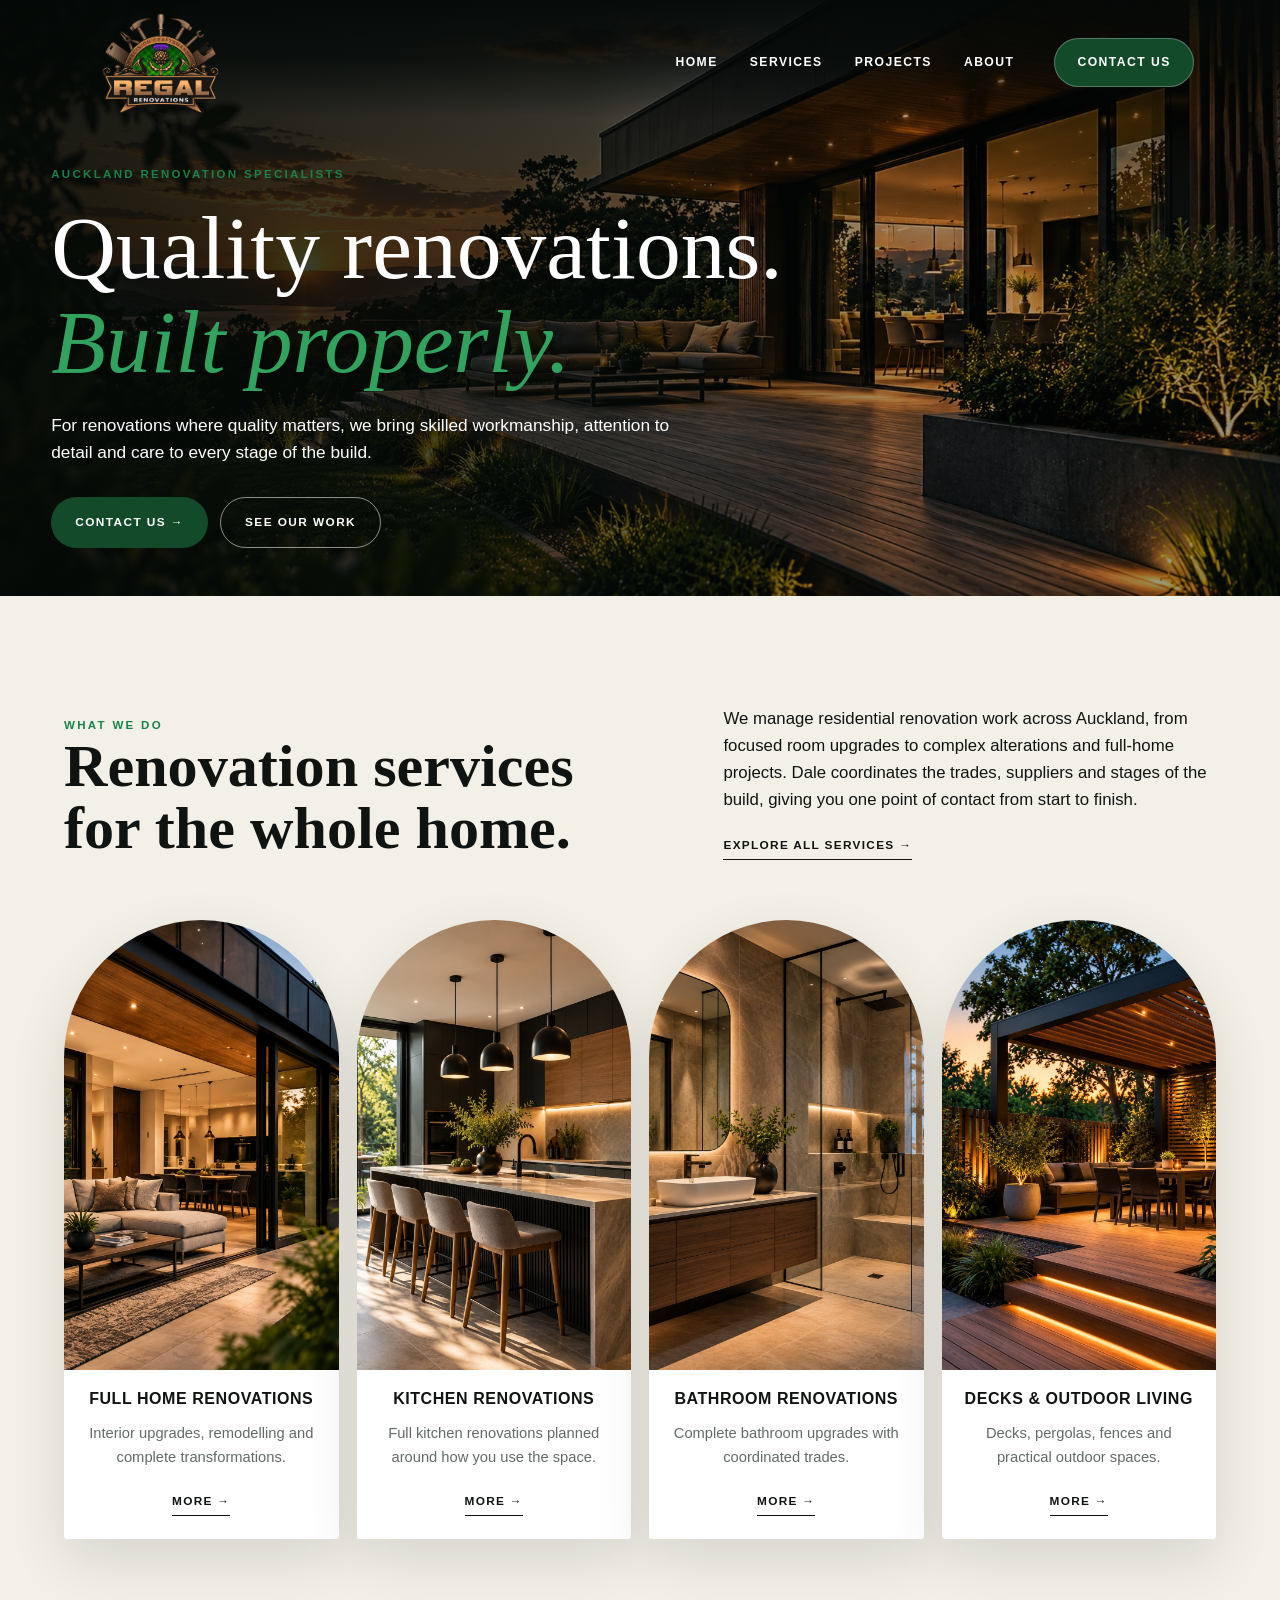
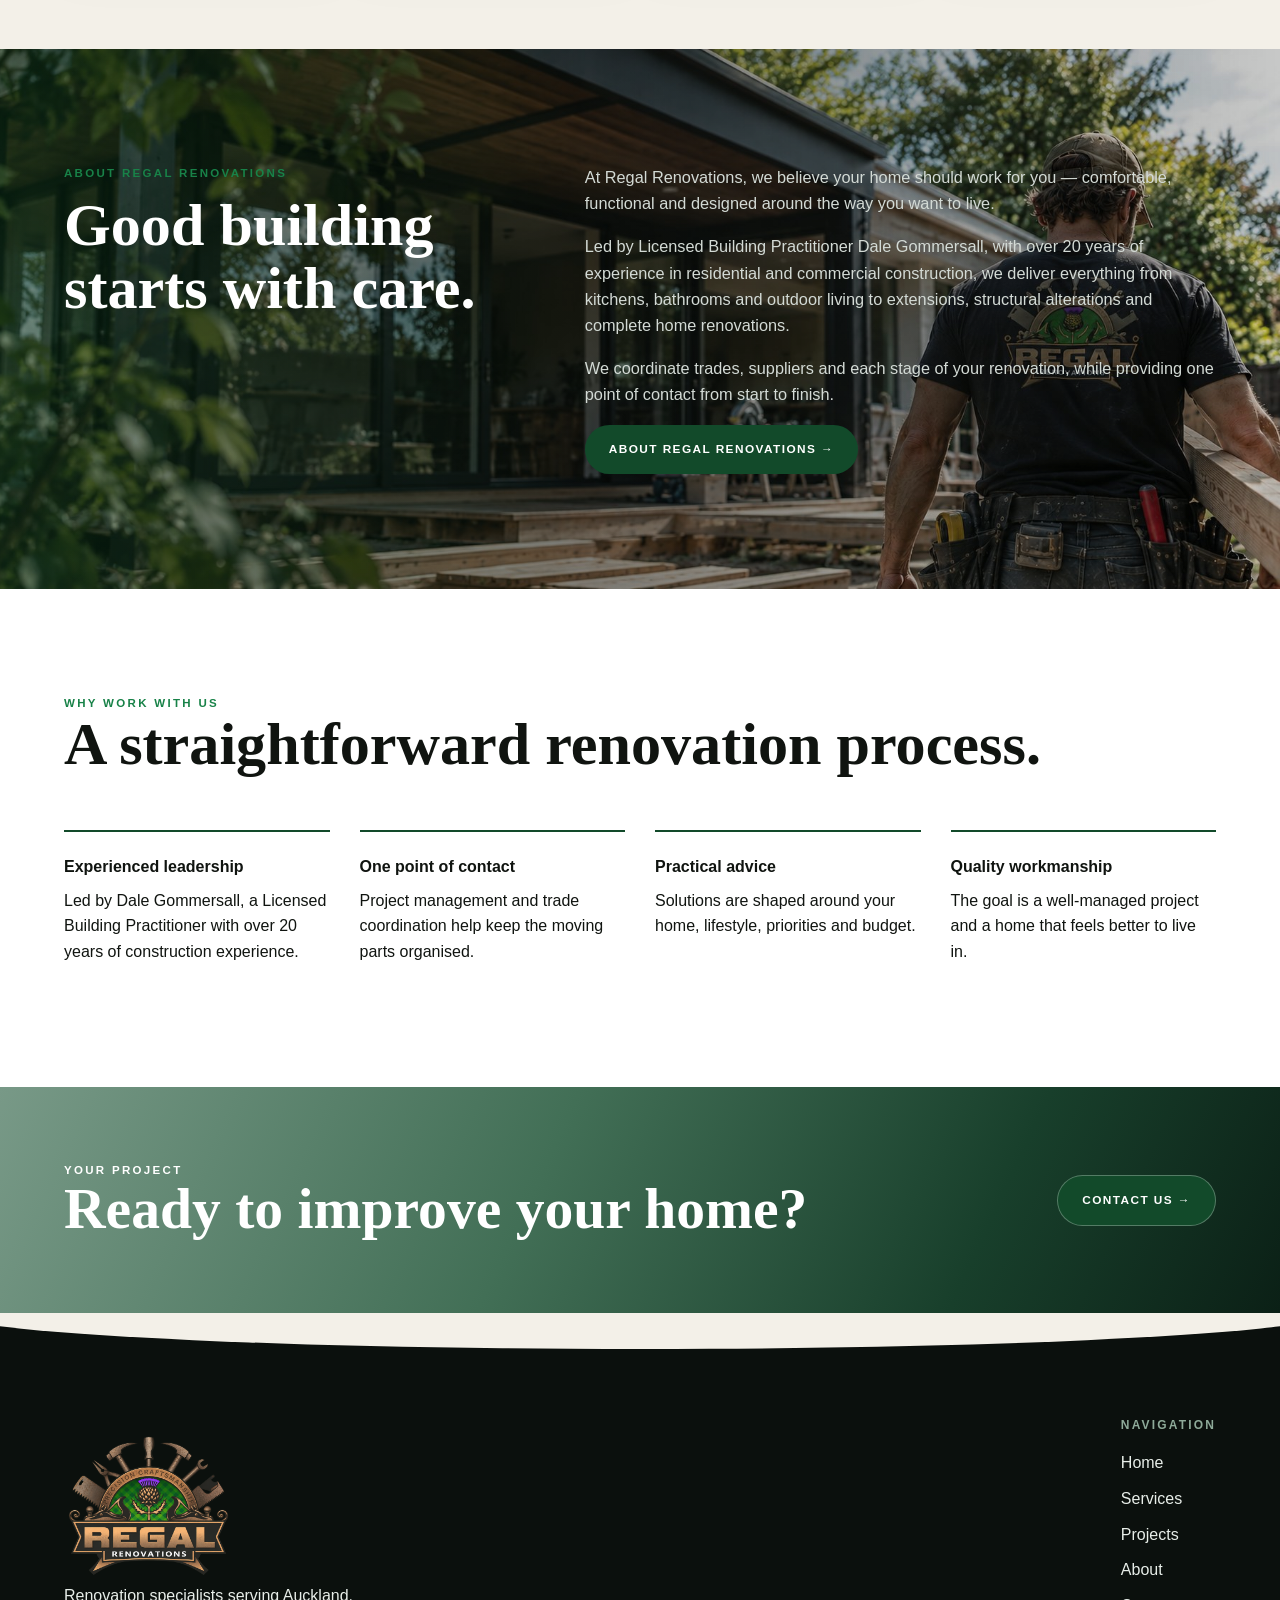
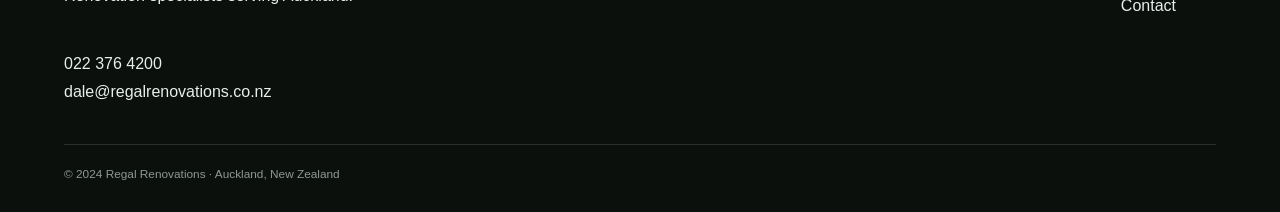
==== index.html @ 37f790a2 "Add files via upload" ====
<!doctype html>
<html lang="en-NZ">
  <head>
    <meta charset="utf-8" />
    <meta name="viewport" content="width=device-width,initial-scale=1" />
    <link
      rel="icon"
      type="image/png"
      sizes="32x32"
      href="assets/icons/favicon-32.png"
    />
    <link
      rel="icon"
      type="image/png"
      sizes="192x192"
      href="assets/icons/favicon-192.png"
    />
    <link rel="apple-touch-icon" href="assets/icons/apple-touch-icon.png" />
    <link rel="stylesheet" href="css/base/variables.css" />
    <link rel="stylesheet" href="css/base/reset.css" />
    <link rel="stylesheet" href="css/base/typography.css" />
    <link rel="stylesheet" href="css/layout/header.css" />
    <link rel="stylesheet" href="css/layout/footer.css" />
    <link rel="stylesheet" href="css/components/buttons.css" />
    <link rel="stylesheet" href="css/components/cards.css" />
    <title>Regal Renovations | Auckland Renovation Specialists</title>
    <meta
      name="description"
      content="Auckland renovation specialists for home renovations, kitchens, bathrooms, decks, extensions, structural alterations and project management."
    />
    <link rel="canonical" href="https://[FINAL_DOMAIN]/index.html" />
    <meta
      property="og:title"
      content="Regal Renovations | Auckland Renovation Specialists"
    />
    <meta
      property="og:description"
      content="Auckland renovation specialists for home renovations, kitchens, bathrooms, decks, extensions, structural alterations and project management."
    />
    <meta property="og:type" content="website" />
    <meta property="og:url" content="https://[FINAL_DOMAIN]/index.html" />
    <meta
      property="og:image"
      content="https://[FINAL_DOMAIN]/assets/images/brand/hero-home.jpg"
    />
    <meta name="twitter:card" content="summary_large_image" />
    <link rel="stylesheet" href="css/pages/home.css" />
    <script type="application/ld+json">
      {
        "@context": "https://schema.org",
        "@type": "HomeAndConstructionBusiness",
        "name": "Regal Renovations",
        "url": "https://[FINAL_DOMAIN]/index.html",
        "email": "dale@regalrenovations.co.nz",
        "telephone": "+64 22 376 4200",
        "areaServed": { "@type": "City", "name": "Auckland" },
        "founder": { "@type": "Person", "name": "Dale Gommersall" },
        "sameAs": ["https://www.facebook.com/profile.php?id=61572219074499"]
      }
    </script>
  </head>
  <body>
    <header class="site-header">
      <nav class="nav" aria-label="Primary navigation">
        <a class="brand" href="index.html" aria-label="Regal Renovations home"
          ><img
            src="assets/images/logo/regal_renovations_logo.png"
            alt="Regal Renovations logo"
        /></a>
        <div class="nav-links" id="navLinks">
          <a href="index.html">Home</a><a href="services.html">Services</a
          ><a href="projects.html">Projects</a><a href="about.html">About</a
          ><a class="contact-pill" href="contact.html">Contact Us</a>
        </div>
        <button
          class="menu-toggle"
          type="button"
          aria-controls="navLinks"
          aria-expanded="false"
          aria-label="Open navigation"
        >
          ☰
        </button>
      </nav>
    </header>
    <main>
      <section class="hero">
        <div class="hero-inner">
          <div class="hero-copy">
            <div class="eyebrow">Auckland renovation specialists</div>
            <h1>Quality renovations.<em>Built properly.</em></h1>
            <p>
              For renovations where quality matters, we bring skilled workmanship, 
              attention to detail and care to every stage of the build.
            </p>
            <div class="hero-actions">
              <a class="btn" href="contact.html">Contact Us →</a
              ><a class="btn btn-outline" href="projects.html">See Our Work</a>
            </div>
          </div>
        </div>
      </section>
      <section class="what">
        <div class="what-inner">
          <div class="what-intro">
            <div>
              <div class="eyebrow">What we do</div>
              <h2>Renovation services for the whole home.</h2>
            </div>
            <div>
              <p>
                We manage residential renovation work across Auckland, from
                focused room upgrades to complex alterations and full-home
                projects. Dale coordinates the trades, suppliers and stages of
                the build, giving you one point of contact from start to finish.
              </p>
              <a class="arrow-link" href="services.html"
                >Explore all services →</a
              >
            </div>
          </div>
          <div class="service-grid">
            <article class="service-card">
              <img
                src="assets/images/services/full-home.jpg"
                alt="Placeholder for a Regal Renovations full home renovation project"
                loading="lazy"
                width="1600"
                height="1000"
              />
              <div class="service-card-body">
                <h3>Full Home Renovations</h3>
                <p>
                  Interior upgrades, remodelling and complete transformations.
                </p>
                <a class="arrow-link" href="services.html#home-renovations"
                  >More →</a
                >
              </div>
            </article>
            <article class="service-card">
              <img
                src="assets/images/services/kitchen.jpg"
                alt="Placeholder for a Regal Renovations kitchen project"
                loading="lazy"
                width="1600"
                height="1000"
              />
              <div class="service-card-body">
                <h3>Kitchen Renovations</h3>
                <p>
                  Full kitchen renovations planned around how you use the space.
                </p>
                <a class="arrow-link" href="services.html#kitchens">More →</a>
              </div>
            </article>
            <article class="service-card">
              <img
                src="assets/images/services/bathroom.jpg"
                alt="Placeholder for a Regal Renovations bathroom project"
                loading="lazy"
                width="1600"
                height="1000"
              />
              <div class="service-card-body">
                <h3>Bathroom Renovations</h3>
                <p>Complete bathroom upgrades with coordinated trades.</p>
                <a class="arrow-link" href="services.html#bathrooms">More →</a>
              </div>
            </article>
            <article class="service-card">
              <img
                src="assets/images/services/outdoor.jpg"
                alt="Placeholder for a Regal Renovations deck and outdoor living project"
                loading="lazy"
                width="1600"
                height="1000"
              />
              <div class="service-card-body">
                <h3>Decks & Outdoor Living</h3>
                <p>Decks, pergolas, fences and practical outdoor spaces.</p>
                <a class="arrow-link" href="services.html#outdoor">More →</a>
              </div>
            </article>
          </div>
        </div>
      </section>
      <section class="about-home">
        <div class="about-grid">
          <div>
            <div class="eyebrow">About Regal Renovations</div>
            <h2>Good building starts with care.</h2>
          </div>
          <div class="about-copy">
            <p>
              At Regal Renovations, we believe your home should work for you —
              comfortable, functional and designed around the way you want to
              live.
            </p>
            <p>
              Led by Licensed Building Practitioner Dale Gommersall, with over
              20 years of experience in residential and commercial construction,
              we deliver everything from kitchens, bathrooms and outdoor living
              to extensions, structural alterations and complete home
              renovations.
            </p>
            <p>
              We coordinate trades, suppliers and each stage of your renovation,
              while providing one point of contact from start to finish.
            </p>
            <a class="btn" href="about.html">About Regal Renovations →</a>
          </div>
        </div>
      </section>
      <section class="why">
        <div class="why-inner">
          <div class="eyebrow">Why work with us</div>
          <h2>A straightforward renovation process.</h2>
          <div class="why-grid">
            <div class="why-item">
              <b>Experienced leadership</b>
              <p>
                Led by Dale Gommersall, a Licensed Building Practitioner with
                over 20 years of construction experience.
              </p>
            </div>
            <div class="why-item">
              <b>One point of contact</b>
              <p>
                Project management and trade coordination help keep the moving
                parts organised.
              </p>
            </div>
            <div class="why-item">
              <b>Practical advice</b>
              <p>
                Solutions are shaped around your home, lifestyle, priorities and
                budget.
              </p>
            </div>
            <div class="why-item">
              <b>Quality workmanship</b>
              <p>
                The goal is a well-managed project and a home that feels better
                to live in.
              </p>
            </div>
          </div>
        </div>
      </section>
</main>
    <section class="prefooter">
      <div class="prefooter-inner">
        <div>
          <div class="eyebrow" style="color: white">Your project</div>
          <h2>Ready to improve your home?</h2>
        </div>
        <a class="btn btn-light" href="contact.html">Contact Us →</a>
      </div>
    </section>
    <footer class="site-footer">
      <div class="footer-grid">
        <div class="footer-contact">
          <img
            class="footer-logo"
            src="assets/images/logo/regal_renovations_logo.png"
            alt="Regal Renovations logo"
          />
          <p>Renovation specialists serving Auckland.</p>
          <a href="tel:+64223764200">022 376 4200</a
          ><a href="mailto:dale@regalrenovations.co.nz"
            >dale@regalrenovations.co.nz</a
          >
        </div>
        <nav class="footer-nav" aria-label="Footer navigation">
          <h3>Navigation</h3>
          <a href="index.html">Home</a><a href="services.html">Services</a
          ><a href="projects.html">Projects</a><a href="about.html">About</a
          ><a href="contact.html">Contact</a>
        </nav>
      </div>
      <div class="footer-bottom">
        © <span id="year"></span> Regal Renovations · Auckland, New Zealand
      </div>
    </footer>
    <script src="js/main.js"></script>
  </body>
</html>
---- css/base/variables.css ----
:root {
  --black: #0b100d;
  --black-2: #111713;
  --green: #124a2a;
  --green-bright: #188248;
  --green-soft: #789987;
  --cream: #f3f0e8;
  --white: #fff;
  --ink: #101410;
  --muted: #626b65;
  --line: #d8ddd8;
  --bronze: #b48a62;
  --radius: 28px;
  --max: 1240px;
  --shadow: 0 20px 55px rgba(7, 17, 11, 0.12);
}
---- css/base/typography.css ----
body {
  font-family: Arial, Helvetica, sans-serif;
  background: var(--cream);
  color: var(--ink);
  line-height: 1.6;
}
h1,
h2,
h3 {
  font-family: Georgia, "Times New Roman", serif;
  line-height: 1.04;
  font-weight: 700;
  margin: 0;
}
h1 {
  font-size: clamp(3.3rem, 7vw, 7.4rem);
}
h2 {
  font-size: clamp(2.35rem, 4.7vw, 4.8rem);
}
h3 {
  font-size: clamp(1.35rem, 2vw, 1.8rem);
}
p {
  margin: 0 0 1.1rem;
}
.eyebrow {
  font-size: 0.72rem;
  letter-spacing: 0.2em;
  text-transform: uppercase;
  font-weight: 800;
  color: var(--green-bright);
}
.lead {
  font-size: clamp(1.05rem, 1.5vw, 1.25rem);
}
@media (max-width: 560px) {
  h1 {
    font-size: clamp(2.7rem, 13vw, 4.25rem);
  }
  h2 {
    font-size: clamp(2rem, 10vw, 3.1rem);
  }
  h3 {
    font-size: clamp(1.2rem, 6vw, 1.55rem);
  }
  .eyebrow {
    font-size: 0.66rem;
    letter-spacing: 0.16em;
  }
}
---- css/layout/header.css ----
.site-header {
  position: fixed;
  z-index: 30;
  top: 0;
  left: 0;
  right: 0;
  background: linear-gradient(
    180deg,
    rgba(5, 9, 7, 0.94),
    rgba(5, 9, 7, 0.72),
    transparent
  );
  color: white;
}
.nav {
  width: min(var(--max), 92%);
  height: 116px;
  margin: auto;
  display: grid;
  grid-template-columns: 220px 1fr auto;
  align-items: center;
  gap: 35px;
}
.brand {
  display: flex;
  align-items: center;
}
.brand img {
  width: 250px;
  height: 125px;
  object-fit: contain;
  mix-blend-mode: screen;
  filter: contrast(1.08);
}
.nav-links {
  display: flex;
  justify-content: flex-end;
  gap: 32px;
  align-items: center;
}
.nav-links a {
  font-size: 0.76rem;
  letter-spacing: 0.12em;
  text-transform: uppercase;
  font-weight: 800;
  position: relative;
}
.nav-links a:after {
  content: "";
  position: absolute;
  left: 0;
  right: 100%;
  bottom: -7px;
  height: 1px;
  background: #75a889;
  transition: 0.25s;
}
.nav-links a:hover:after,
.nav-links a[aria-current="page"]:after {
  right: 0;
}
.contact-pill {
  margin-left: 8px;
  border: 1px solid rgba(255, 255, 255, 0.28);
  background: var(--green);
  padding: 14px 22px;
  border-radius: 999px !important;
  color: white !important;
  transition: 0.2s;
}
.contact-pill:hover {
  background: var(--green-bright);
  transform: translateY(-1px);
}
.menu-toggle {
  display: none;
  border: 1px solid #ffffff55;
  background: #0b100d;
  color: #fff;
  border-radius: 50%;
  width: 46px;
  height: 46px;
  font-size: 1.25rem;
}
@media (max-width: 850px) {
  .nav {
    height: 92px;
    grid-template-columns: 1fr auto;
  }
  .brand img {
    width: 190px;
    height: 96px;
    transform: translateX(-25px);
  }
  .menu-toggle {
    display: block;
  }
  .nav-links {
    display: none;
    position: absolute;
    top: 92px;
    left: 4%;
    right: 4%;
    background: #0b100df5;
    border: 1px solid #ffffff1c;
    border-radius: 18px;
    padding: 25px;
    flex-direction: column;
    align-items: stretch;
  }
  .nav-links.open {
    display: flex;
  }
  .contact-pill {
    text-align: center;
    margin: 4px 0 0;
  }
}
@media (max-width: 560px) {
  .nav {
    width: 90%;
    height: 86px;
  }
  .brand {
  transform: translateX(-10px);
}
  .brand img {
    width: 138px;
    height: 70px;
  }
  .nav-links {
    top: 86px;
    left: 5%;
    right: 5%;
    max-height: calc(100vh - 102px);
    overflow-y: auto;
  }
  .menu-toggle {
    width: 42px;
    height: 42px;
    flex: 0 0 42px;
  }
}
---- css/layout/footer.css ----
.prefooter {
  background: linear-gradient(115deg, #789987 0%, #426f56 42%, #183f2b 76%, #0b2016 100%);
  color: white;
  padding: 74px 5vw;
}
.prefooter-inner {
  width: min(var(--max), 100%);
  margin: auto;
  display: flex;
  align-items: center;
  justify-content: space-between;
  gap: 35px;
}
.prefooter h2 {
  font-size: clamp(2.3rem, 4.5vw, 4.6rem);
}
.site-footer {
  position: relative;
  background: var(--black);
  color: #e8eee9;
  padding: 105px 5vw 28px;
  overflow: hidden;
}
.site-footer:before {
  content: "";
  position: absolute;
  top: -42px;
  left: -5%;
  width: 110%;
  height: 78px;
  background: var(--cream);
  border-radius: 0 0 50% 50%;
}
.footer-grid {
  width: min(var(--max), 100%);
  margin: auto;
  display: grid;
  grid-template-columns: 1.4fr 0.8fr;
  gap: 80px;
}
.footer-logo {
  width: 200px;
  height: 170px;
  object-fit: contain;
  mix-blend-mode: screen;
  margin-bottom: 20px;
  transform: translateX(-15px);
}
.footer-contact > p {
  margin: -25px 0 42px;
}
.footer-contact a {
  display: block;
  width: max-content;
  margin: 2px 0;
}
.footer-nav {
  justify-self: end;
}
.footer-nav h3 {
  font:
    800 0.75rem Arial,
    sans-serif;
  letter-spacing: 0.18em;
  text-transform: uppercase;
  color: #8eaa99;
  margin-bottom: 18px;
}
.footer-nav a {
  display: block;
  margin: 10px 0;
}
.footer-bottom {
  width: min(var(--max), 100%);
  margin: 38px auto 0;
  padding-top: 20px;
  border-top: 1px solid #ffffff20;
  font-size: 0.74rem;
  color: #8f9891;
}
@media (max-width: 700px) {
  .prefooter-inner,
  .footer-grid {
    display: block;
  }
  .prefooter .btn {
    margin-top: 25px;
  }
  .footer-nav {
    margin-top: 40px;
  }
  .site-footer:before {
    height: 55px;
    top: -30px;
  }
}
@media (max-width: 560px) {
  .prefooter {
    padding: 58px 6vw;
  }
  .prefooter-inner {
    width: 100%;
  }
  .prefooter h2 {
    font-size: clamp(2rem, 10vw, 3rem);
  }
  .site-footer {
    padding: 88px 6vw 24px;
  }
  .footer-grid,
  .footer-bottom {
    width: 100%;
  }
  .footer-logo {
    max-width: 160px;
  }
  .footer-contact a {
    width: auto;
    overflow-wrap: anywhere;
  }
  .footer-bottom {
    margin-top: 42px;
  }
  .footer-nav {
    display: none;
  }
}


/* Premium CTA: match the Contact Us button in the site header. */
.prefooter .btn,
.prefooter .btn-light {
  background: var(--green);
  color: #fff;
  border: 1px solid rgba(255,255,255,.28);
  border-radius: 999px;
}
.prefooter .btn:hover,
.prefooter .btn-light:hover {
  background: var(--green-bright);
  color: #fff;
}
---- css/components/buttons.css ----
.btn {
  display: inline-flex;
  align-items: center;
  justify-content: center;
  gap: 9px;
  padding: 15px 24px;
  border: 0;
  border-radius: 999px;
  background: var(--green);
  color: white;
  font-size: 0.74rem;
  letter-spacing: 0.12em;
  text-transform: uppercase;
  font-weight: 900;
  transition: 0.2s;
}
.btn:hover {
  background: var(--green-bright);
  transform: translateY(-2px);
}
.btn-light {
  background: white;
  color: var(--ink);
}
.btn-outline {
  background: transparent;
  border: 1px solid #ffffff88;
}
.arrow-link {
  display: inline-flex;
  gap: 10px;
  align-items: center;
  font-size: 0.74rem;
  letter-spacing: 0.11em;
  text-transform: uppercase;
  font-weight: 900;
  border-bottom: 1px solid currentColor;
  padding-bottom: 4px;
}
---- css/components/cards.css ----
.service-card {
  background: white;
  border-radius: 999px 999px 24px 24px;
  overflow: hidden;
  box-shadow: var(--shadow);
  transition: 0.25s;
}
.service-card:hover {
  transform: translateY(-7px);
}
.service-card img {
  width: 100%;
  height: 450px;
  object-fit: cover;
}
.service-card-body {
  text-align: center;
  padding: 25px 18px 30px;
}
.service-card h3 {
  font:
    800 1rem Arial,
    sans-serif;
  text-transform: uppercase;
  letter-spacing: 0.035em;
  margin-bottom: 14px;
}
.service-card p {
  font-size: 0.92rem;
  color: var(--muted);
}
.project-card {
  position: relative;
  overflow: hidden;
  background: #173125;
  aspect-ratio: 4/3;
}
.project-card img {
  width: 100%;
  height: 100%;
  object-fit: cover;
  transition: 0.4s;
}
.project-card:hover img {
  transform: scale(1.035);
}
.project-overlay {
  position: absolute;
  inset: auto 0 0;
  padding: 28px;
  color: white;
  background: linear-gradient(transparent, rgba(4, 9, 6, 0.9));
}
.project-overlay span {
  font-size: 0.68rem;
  letter-spacing: 0.15em;
  text-transform: uppercase;
  color: #a9c2b2;
}
.faq-item {
  border-top: 1px solid var(--line);
  padding: 22px 0;
}
.faq-q {
  width: 100%;
  display: flex;
  justify-content: space-between;
  gap: 20px;
  background: none;
  border: 0;
  text-align: left;
  font-weight: 800;
  font-size: 1rem;
}
.faq-a {
  display: none;
  padding-top: 12px;
  color: var(--muted);
  max-width: 820px;
}
.faq-item.open .faq-a {
  display: block;
}
---- css/pages/home.css ----
.hero {
  min-height: 0;
  color: white;
  position: relative;
  display: flex;
  align-items: flex-end;
  background: url("../../assets/images/brand/hero-home.jpg") center/cover no-repeat;
}
.hero:before {
  content: "";
  position: absolute;
  inset: 0;
  background: linear-gradient(90deg, rgba(5,10,7,.9) 0%, rgba(5,10,7,.68) 46%, rgba(5,10,7,.28) 75%, rgba(5,10,7,.48) 100%);
}
.hero-inner {
  position: relative;
  z-index: 1;
  width: min(var(--max), 92%);
  margin: 0 auto;
  padding: 165px 0 48px;
}
.hero-copy { max-width: 820px; }
.hero h1 { margin: 18px 0 24px; font-weight: 500;}
.hero h1 em { display: block; color: #31a35f; font-weight: 400; }
.hero p { max-width: 660px; font-size: 1.08rem; }
.hero-actions { display: flex; gap: 12px; margin-top: 30px; flex-wrap: wrap; }
.what { padding: 110px 5vw; background: var(--cream); }
.what-inner { width: min(var(--max), 100%); margin: auto; }
.what-intro { display: grid; grid-template-columns: 1fr .85fr; gap: 80px; align-items: end; margin-bottom: 60px; }
.what-intro p { font-size: 1.05rem; }
.service-grid { display: grid; grid-template-columns: repeat(4, 1fr); gap: 18px; }

.about-home {
  background:
    linear-gradient(
      90deg,
      rgba(11, 49, 26, 0.538) 0%,
      rgba(5, 10, 7, 0.50) 45%,
      rgba(5, 10, 7, 0.20) 100%
    ),
    url("../../assets/images/brand/about-background.jpg")
      center center / cover no-repeat;

  color: white;
  padding: 115px 5vw;
}

.about-grid { width: min(var(--max), 100%); margin: auto; display: grid; grid-template-columns: .8fr 1.2fr; gap: 100px; }
.about-home h2 { margin-top: 12px; }
.about-copy { font-size: 1.02rem; color: #d3dad5; }
.why { padding: 105px 5vw; background: white; }
.why-inner { width: min(var(--max), 100%); margin: auto; }
.why-grid { display: grid; grid-template-columns: repeat(4, 1fr); gap: 30px; margin-top: 55px; }
.why-item { border-top: 2px solid var(--green); padding-top: 22px; }
.why-item b { display: block; margin-bottom: 8px; }
.faq { padding: 100px 5vw; }
.faq-inner { width: min(900px, 100%); margin: auto; }
.faq h2 { margin: 12px 0 45px; }
.replace-note { font-size: .78rem; color: #7b847e; margin-top: 16px; }
.service-card img { aspect-ratio: 4/3; }
.service-card-body { padding: 20px 16px 23px; }

@media (max-width: 1024px) {
  .hero-inner { width: 90%; padding: 132px 0 40px; }
  .hero-copy { max-width: 720px; }
  .what { padding: 82px 5vw; }
  .what-intro { gap: 45px; margin-bottom: 42px; }
  .service-grid, .why-grid { grid-template-columns: repeat(2, minmax(0, 1fr)); }
  .service-card img { aspect-ratio: 16/10; }
  .about-grid { grid-template-columns: 1fr; gap: 35px; }
}

@media (max-width: 900px) {
  .hero-inner { width: 88%; padding: 122px 0 36px; }
  .what-intro { grid-template-columns: 1fr; gap: 28px; }
}

@media (max-width: 560px) {
  .hero { background-position: center; }
  .hero-inner { width: 88%; padding: 102px 0 28px; }
  .hero-copy { max-width: 100%; }
  .hero h1 { margin: 12px 0 18px; overflow-wrap: normal; word-break: normal; }
  .hero p { font-size: 1rem; }
  .hero-actions { align-items: stretch; margin-top: 24px; }
  .hero-actions .btn { width: 100%; text-align: center; }
  .replace-note { margin-top: 12px; }
  .service-grid, .why-grid { grid-template-columns: 1fr; }
  .what, .about-home, .why, .faq { padding: 68px 6vw; }
  .what-intro { gap: 22px; margin-bottom: 34px; }
  .service-grid { gap: 22px; }
  .service-card img { aspect-ratio: 16/9; }
  .about-grid { gap: 28px; }
  .why-grid { gap: 24px; }
}

@media (max-width: 400px) {
  .hero-inner { width: 90%; padding-top: 96px; padding-bottom: 26px; }
  .hero h1 { font-size: clamp(2.35rem, 12vw, 3.25rem); }
}

@media (max-width: 900px) {
  .about-home {
    background-position: center, 65% center;
    padding: 85px 5vw;
  }
}

@media (max-width: 560px) {
  .about-home {
    background:
      linear-gradient(
        rgba(5, 10, 7, 0.88),
        rgba(5, 10, 7, 0.82)
      ),
      url("../../assets/images/brand/about-background.jpg")
        72% center / cover no-repeat;

    padding: 70px 6vw;
  }
}
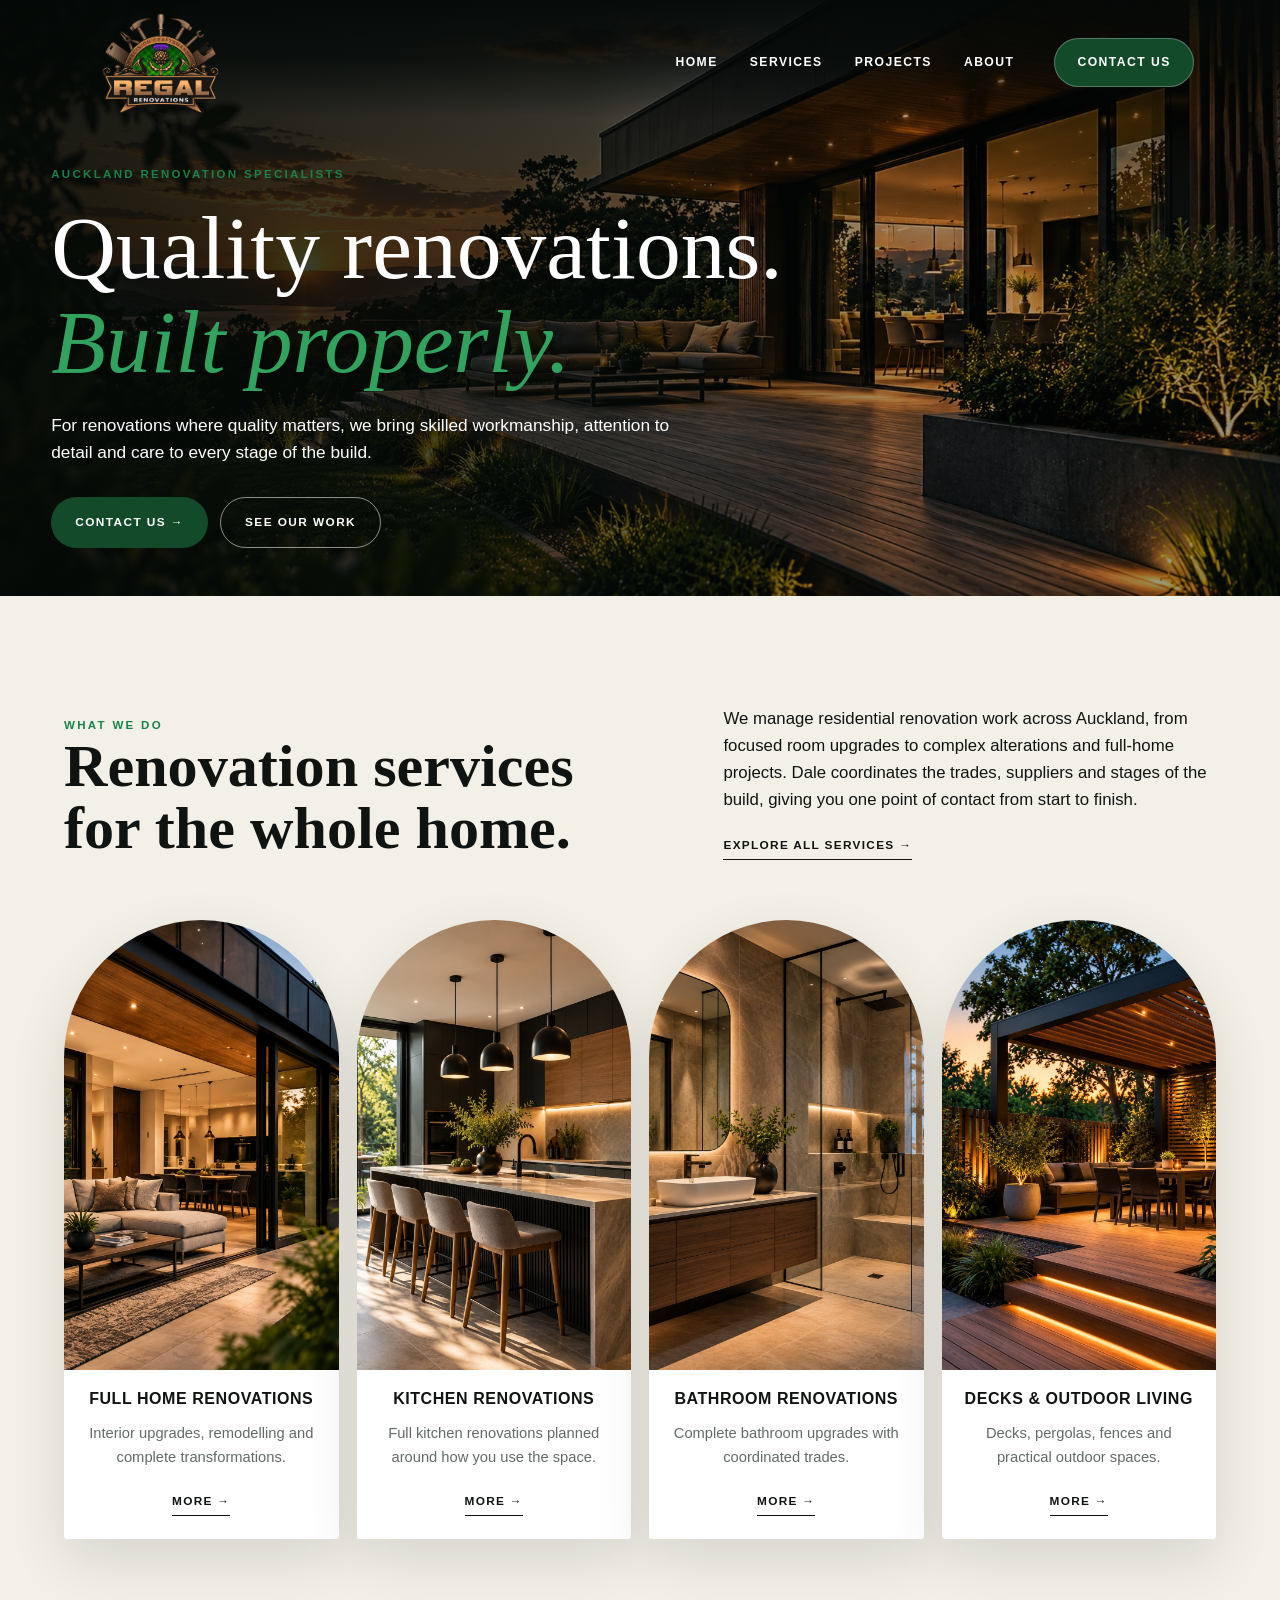
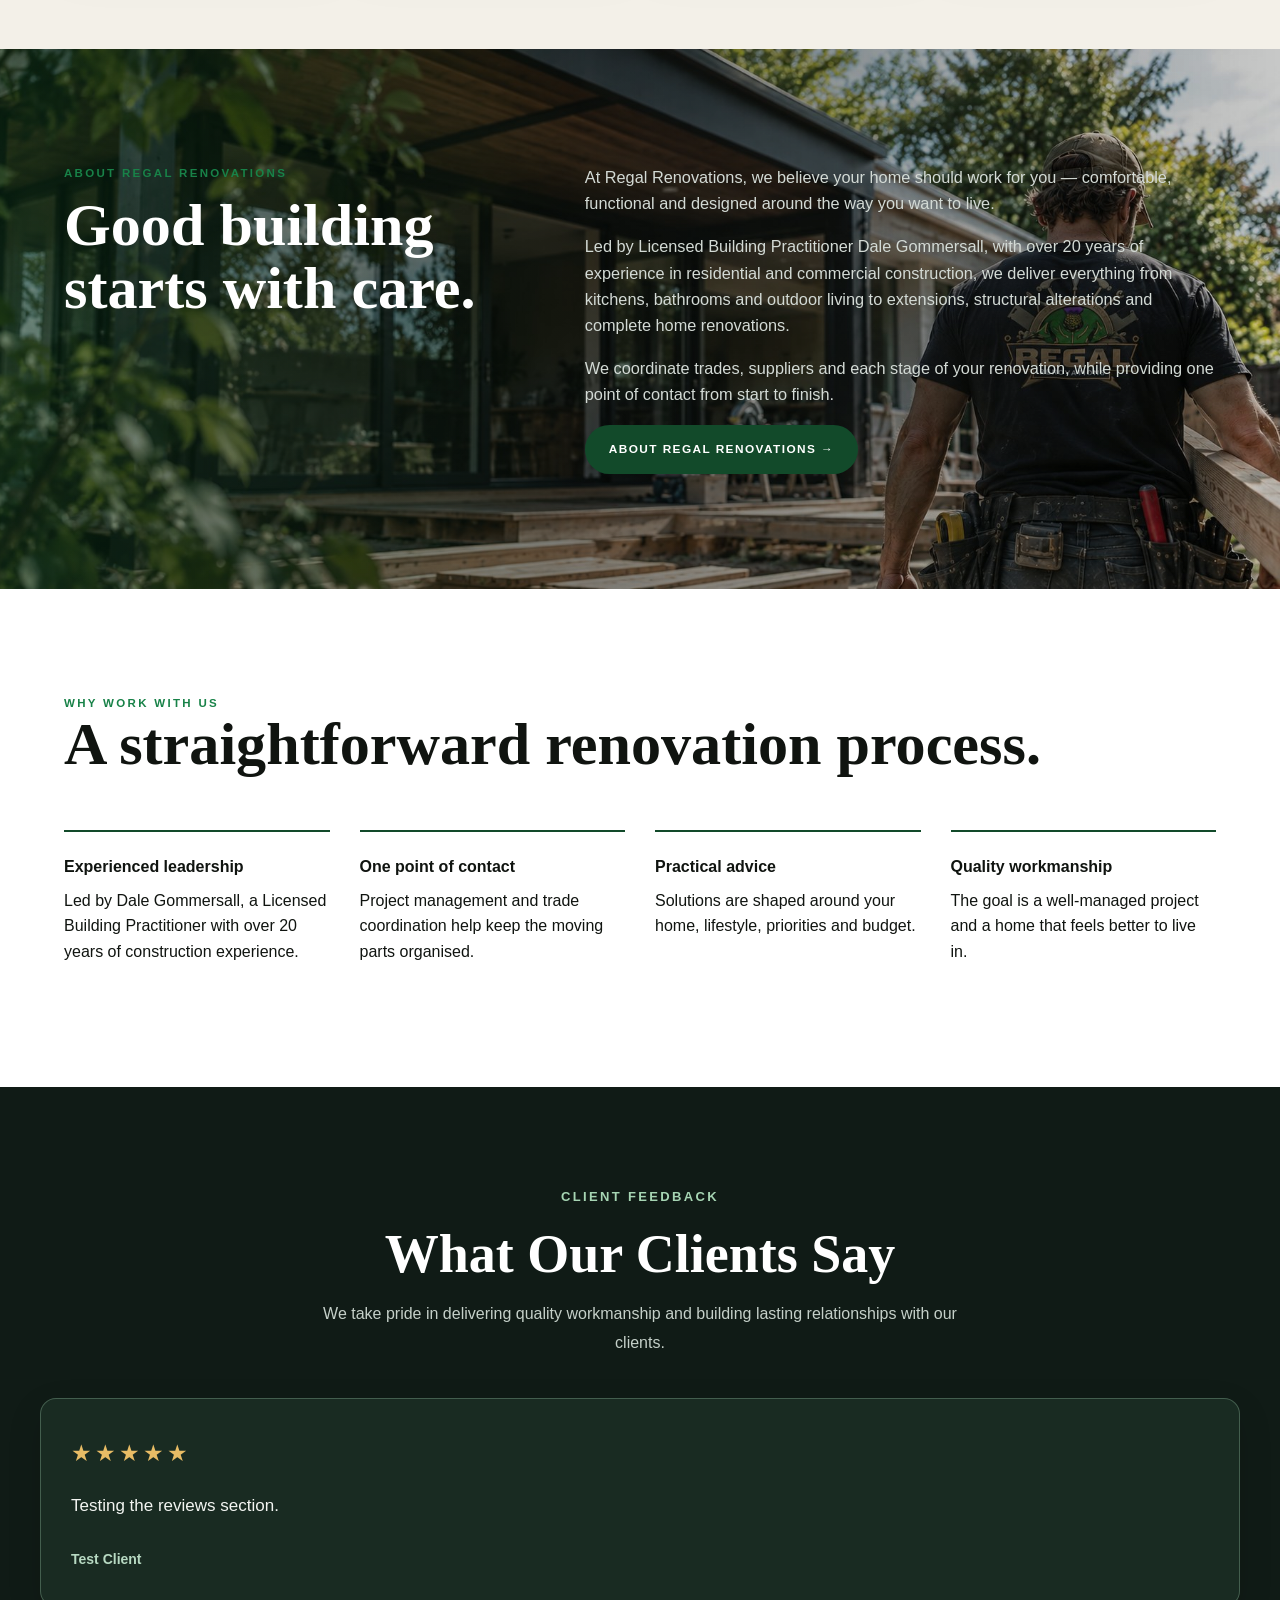
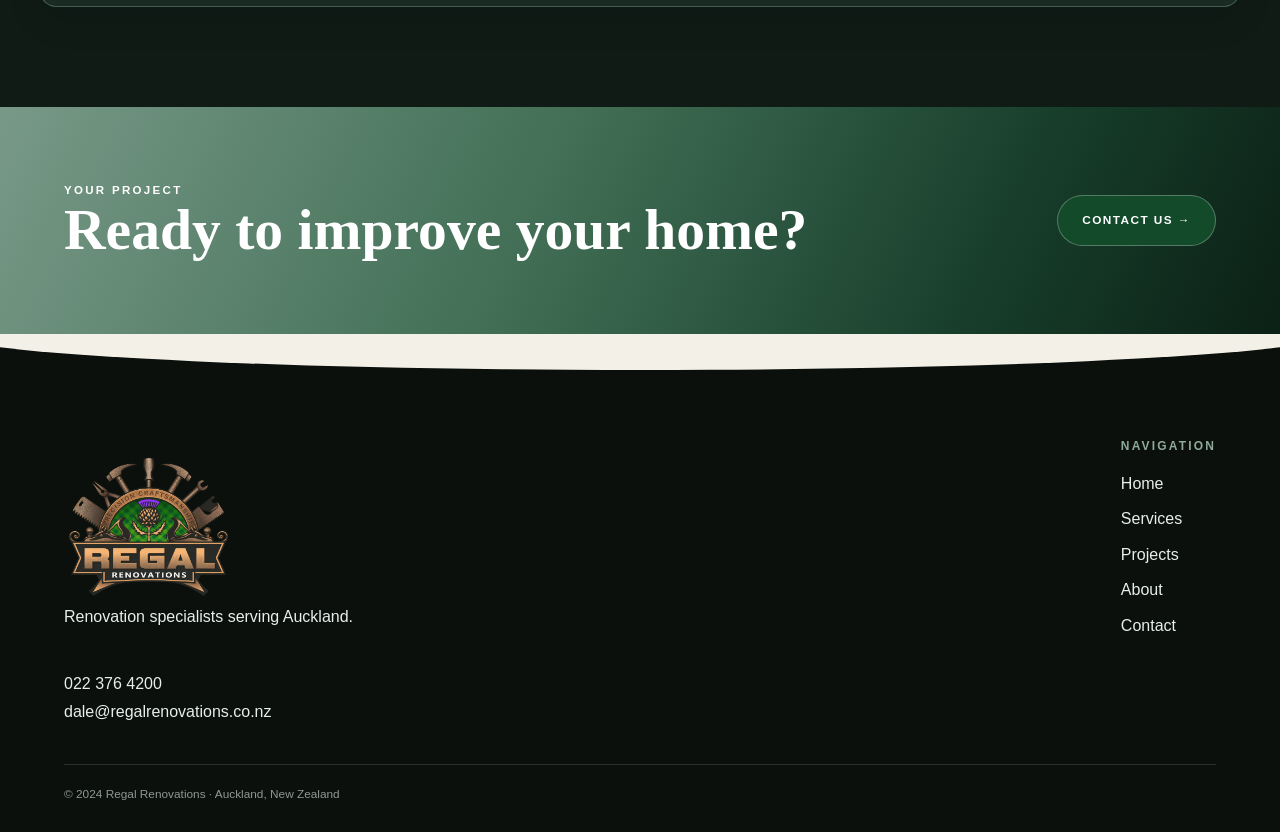
==== commit bcddcbd4: "Improve review cards and remove placeholder" ====
--- a/index.html
+++ b/index.html
@@ -50,7 +50,7 @@
         "@context": "https://schema.org",
         "@type": "HomeAndConstructionBusiness",
         "name": "Regal Renovations",
-        "url": "https://[FINAL_DOMAIN]/index.html",
+        "url": "https://regalrenovations.co.nz/",
         "email": "dale@regalrenovations.co.nz",
         "telephone": "+64 22 376 4200",
         "areaServed": { "@type": "City", "name": "Auckland" },
@@ -62,13 +62,13 @@
   <body>
     <header class="site-header">
       <nav class="nav" aria-label="Primary navigation">
-        <a class="brand" href="index.html" aria-label="Regal Renovations home"
+        <a class="brand" href="/" aria-label="Regal Renovations home"
           ><img
             src="assets/images/logo/regal_renovations_logo.png"
             alt="Regal Renovations logo"
         /></a>
         <div class="nav-links" id="navLinks">
-          <a href="index.html">Home</a><a href="services.html">Services</a
+          <a href="/">Home</a><a href="services.html">Services</a
           ><a href="projects.html">Projects</a><a href="about.html">About</a
           ><a class="contact-pill" href="contact.html">Contact Us</a>
         </div>
@@ -248,7 +248,20 @@
           </div>
         </div>
       </section>
-</main>
+    <section class="reviews-section" id="reviews" hidden>
+      <div class="reviews-container">
+        <p class="reviews-eyebrow">CLIENT FEEDBACK</p>
+        <h2>What Our Clients Say</h2>
+        <p class="reviews-intro">
+          We take pride in delivering quality workmanship
+          and building lasting relationships with our clients.
+        </p>
+
+        <div class="reviews-grid" id="reviews-grid"></div>
+        </div>
+      </div>
+    </section>
+    </main>
     <section class="prefooter">
       <div class="prefooter-inner">
         <div>
@@ -274,7 +287,7 @@
         </div>
         <nav class="footer-nav" aria-label="Footer navigation">
           <h3>Navigation</h3>
-          <a href="index.html">Home</a><a href="services.html">Services</a
+          <a href="/">Home</a><a href="services.html">Services</a
           ><a href="projects.html">Projects</a><a href="about.html">About</a
           ><a href="contact.html">Contact</a>
         </nav>
--- a/css/pages/home.css
+++ b/css/pages/home.css
@@ -118,3 +118,104 @@
     padding: 70px 6vw;
   }
 }
+/* Client reviews */
+
+.reviews-section {
+  padding: 100px 24px;
+  background: #101b16;
+  color: #fff;
+}
+
+.reviews-container {
+  max-width: 1200px;
+  margin: 0 auto;
+  text-align: center;
+}
+
+.reviews-eyebrow {
+  color: #a6d5b3;
+  font-size: 13px;
+  font-weight: 700;
+  letter-spacing: 0.18em;
+}
+
+.reviews-section h2 {
+  font-size: clamp(32px, 5vw, 54px);
+  margin: 18px 0;
+}
+
+.reviews-intro {
+  max-width: 650px;
+  margin: 0 auto 40px;
+  color: #c5d0c9;
+  line-height: 1.8;
+}
+
+.reviews-grid {
+  display: grid;
+  grid-template-columns: repeat(auto-fit, minmax(min(100%, 280px), 1fr));
+  gap: 24px;
+}
+
+.reviews-placeholder {
+  padding: 45px 25px;
+  border: 1px solid rgba(166, 213, 179, 0.25);
+  border-radius: 16px;
+  background: rgba(255, 255, 255, 0.03);
+}
+
+@media (max-width: 600px) {
+  .reviews-section {
+    padding: 65px 20px;
+  }
+}
+.reviews-section[hidden] {
+  display: none !important;
+}
+
+
+/* CMS review cards */
+.reviews-grid {
+  display: grid;
+  grid-template-columns: repeat(auto-fit, minmax(min(100%, 280px), 1fr));
+  gap: 24px;
+  align-items: stretch;
+}
+
+.review-card {
+  background: #192b22;
+  border: 1px solid rgba(166, 213, 179, 0.3);
+  border-radius: 16px;
+  padding: 36px 30px;
+  text-align: left;
+  box-shadow: 0 12px 35px rgba(0, 0, 0, 0.12);
+}
+
+.review-stars {
+  color: #e8bc65;
+  font-size: 23px;
+  letter-spacing: 3px;
+  margin-bottom: 20px;
+}
+
+.review-card blockquote {
+  margin: 0 0 26px;
+  padding: 0;
+  border: 0;
+  color: #f3f5f2;
+  font-size: 17px;
+  line-height: 1.8;
+}
+
+.review-author {
+  color: #b7d9c2;
+  font-size: 14px;
+  font-weight: 700;
+  margin: 0;
+}
+
+@media (max-width: 600px) {
+  .review-card {
+    padding: 28px 24px;
+  }
+}
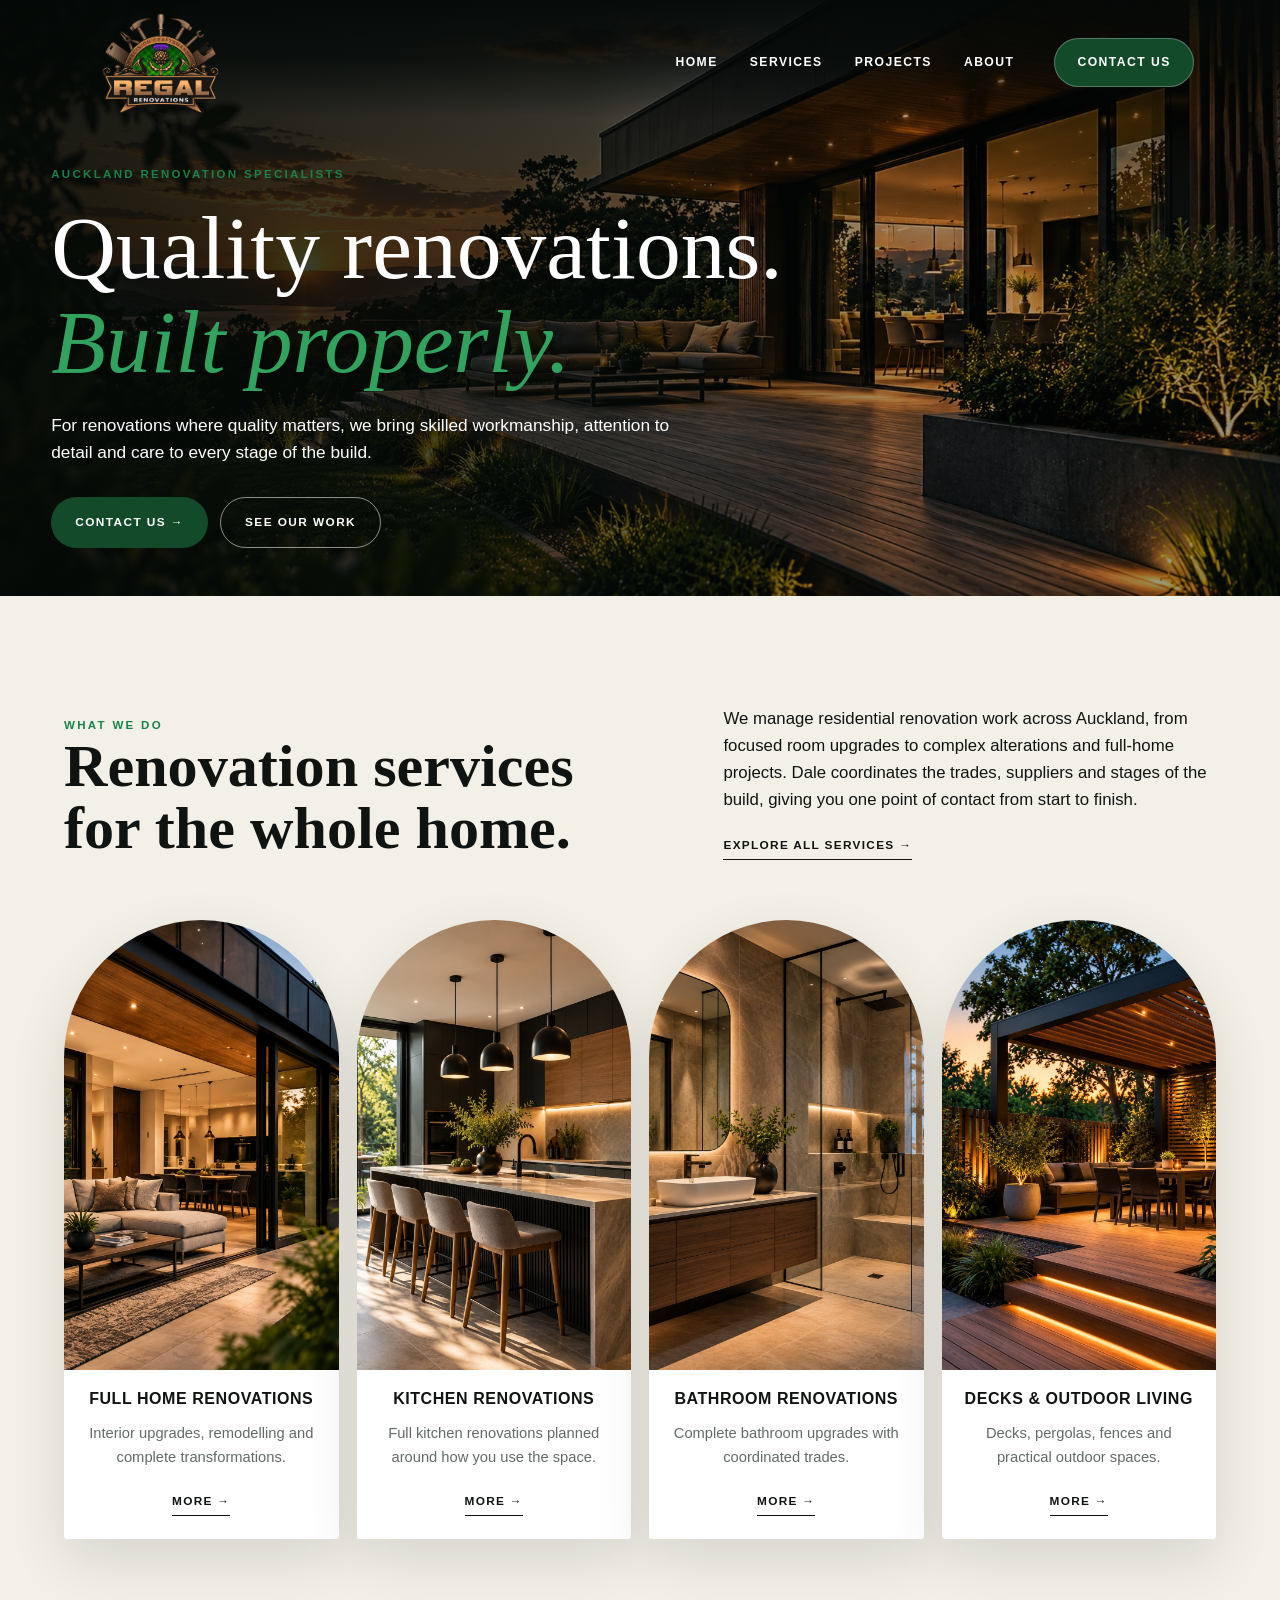
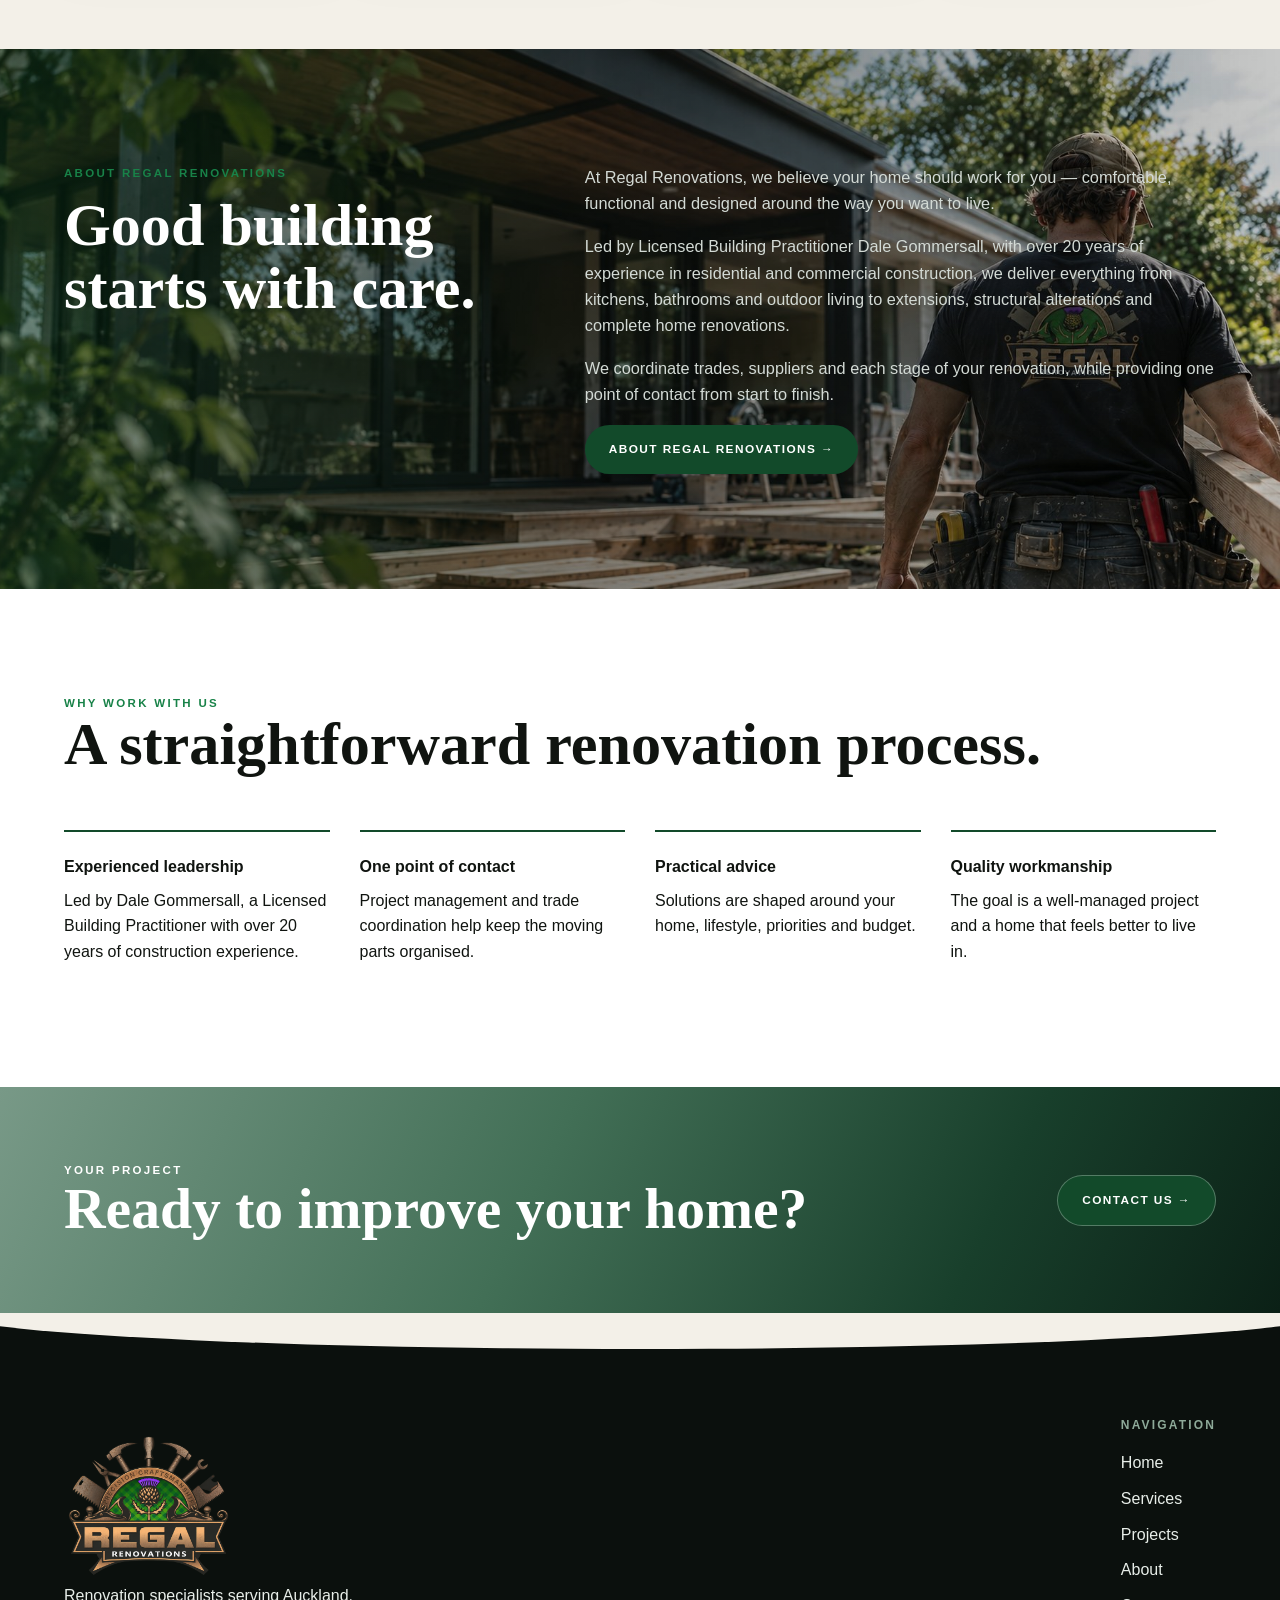
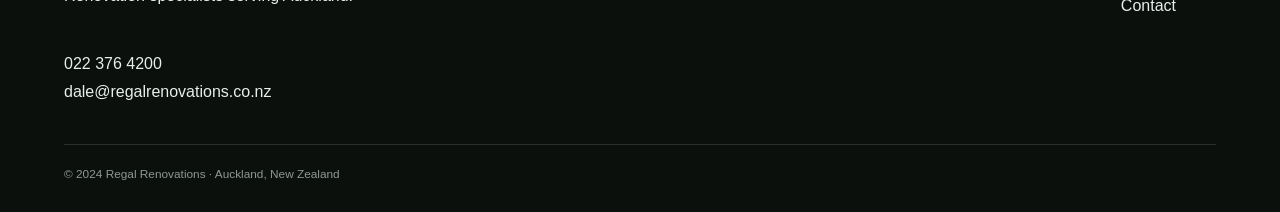
==== commit 073ce5b1: "Update website domain and SEO URLs" ====
--- a/index.html
+++ b/index.html
@@ -28,7 +28,7 @@
       name="description"
       content="Auckland renovation specialists for home renovations, kitchens, bathrooms, decks, extensions, structural alterations and project management."
     />
-    <link rel="canonical" href="https://[FINAL_DOMAIN]/index.html" />
+    <link rel="canonical" href="https://regalrenovations.co.nz/" />
     <meta
       property="og:title"
       content="Regal Renovations | Auckland Renovation Specialists"
@@ -38,10 +38,10 @@
       content="Auckland renovation specialists for home renovations, kitchens, bathrooms, decks, extensions, structural alterations and project management."
     />
     <meta property="og:type" content="website" />
-    <meta property="og:url" content="https://[FINAL_DOMAIN]/index.html" />
+    <meta property="og:url" content="https://regalrenovations.co.nz/" />
     <meta
       property="og:image"
-      content="https://[FINAL_DOMAIN]/assets/images/brand/hero-home.jpg"
+      content="https://regalrenovations.co.nz/assets/images/brand/hero-home.jpg"
     />
     <meta name="twitter:card" content="summary_large_image" />
     <link rel="stylesheet" href="css/pages/home.css" />
